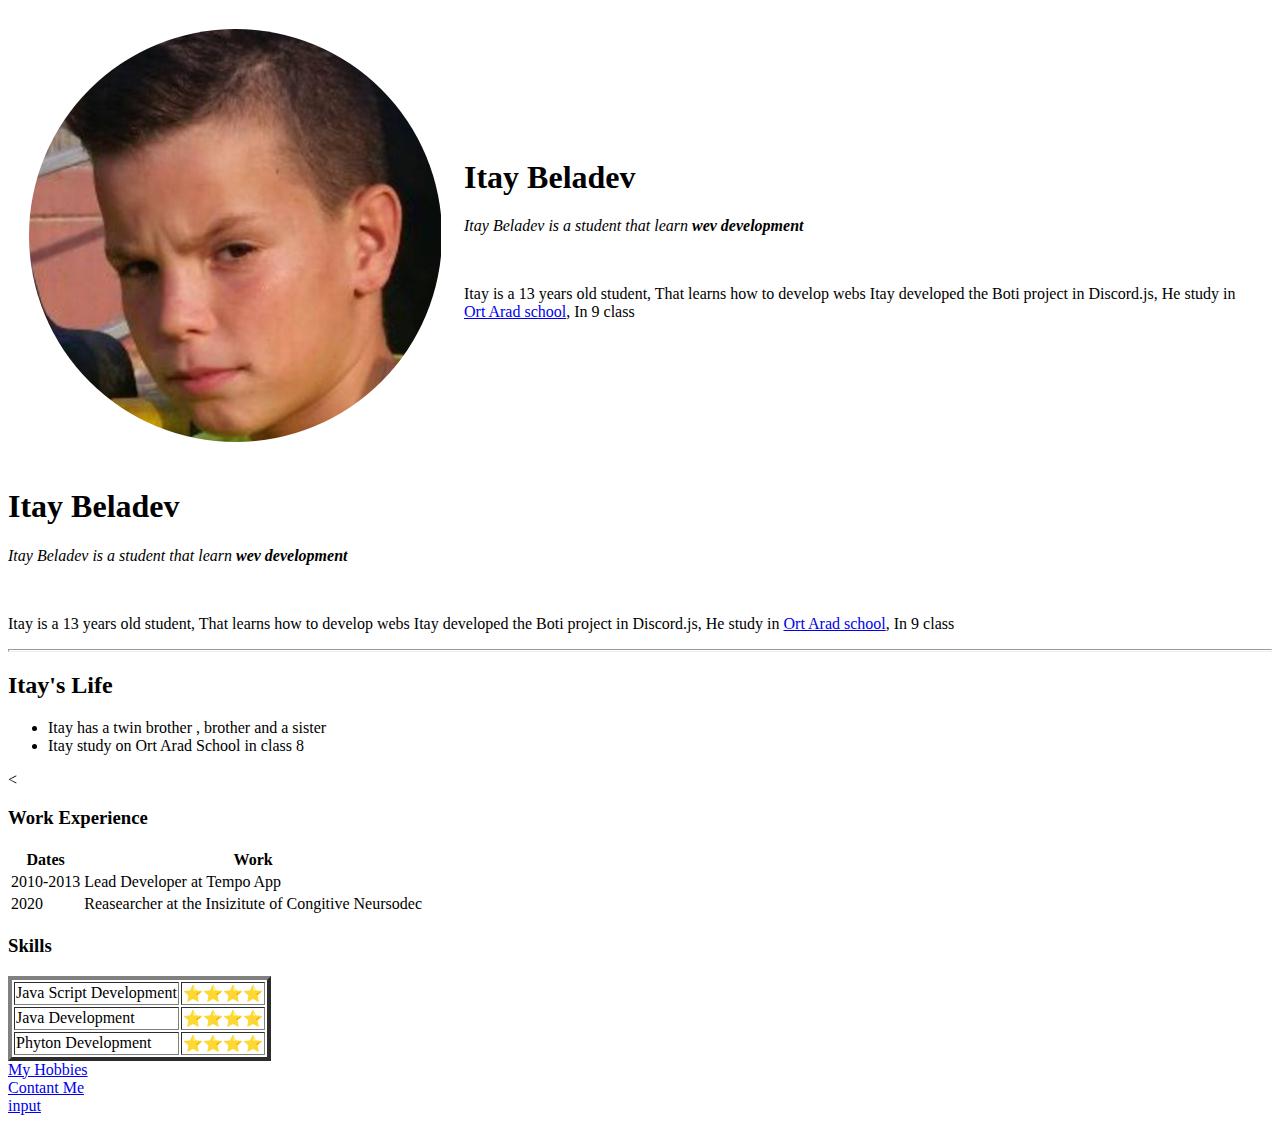
==== index.html @ 84cce0b4 "We added our project" ====
<!DOCTYPE html>
<html lang="en" dir="ltr">

<head>
  <meta charset="utf-8">
  <title>Itay Beladev's Life</title>
</head>

<body>
  <table cellspacing = "20">
    <tr>
      <td>  <img src="circle-cropped.png" alt="Itay's Face">
</td>
      <td>  <h1>Itay Beladev</h1>
        <p><em>Itay Beladev is a student that learn <strong>wev development</strong></em></p>
        <br>
        <p>Itay is a  13 years old student, That learns how to develop webs Itay developed the Boti project in Discord.js, He study in <a href="https://arad.ort.org.il/">Ort Arad school</a>, In 9 class</p></td>
    </tr>
  </table>
  <link href="/media/examples/link-element-example.css" rel="stylesheet">
  <h1>Itay Beladev</h1>
  <p><em>Itay Beladev is a student that learn <strong>wev development</strong></em></p>
  <br>
  <p>Itay is a  13 years old student, That learns how to develop webs Itay developed the Boti project in Discord.js, He study in <a href="https://arad.ort.org.il/">Ort Arad school</a>, In 9 class</p>
  <hr size="3"noshards>
  <h2><strong>Itay's Life</strong></h2>
  <ul>
    <li> Itay has a twin brother , brother and a sister</li>
    <li>Itay study on Ort Arad School in class 8</li>
  </ul>
  <<h3>Work Experience</h3>
  <table>
    <thead>
      <tr>
        <th>Dates</th>
        <th>Work</th>
      </tr>
    </thead>
    <tbody>
    </tbody>
    <tr>
      <td>2010-2013</td>
      <td>Lead Developer at Tempo App</td>
    </tr>
    <tr>
    <td>2020</td>
    <td>Reasearcher at the Insizitute of Congitive Neursodec</td>
    </tr>
  </table>
  <h3>Skills</h3>
  <table border="4">
    <tr>
      <td>Java Script Development </td>
      <td>⭐⭐⭐⭐</td>
    </tr>
    <tr>
      <td>Java Development </td>
      <td>⭐⭐⭐⭐</td>
    </tr>
    <tr>
      <td>Phyton Development </td>
      <td>⭐⭐⭐⭐</td>
    </tr>



  </table>
<a href="hobbies.html">My Hobbies</a>
<br>
<a href="contant.html">Contant Me</a>
<br>
<a href="input.html">input</a>
</body>

</html>
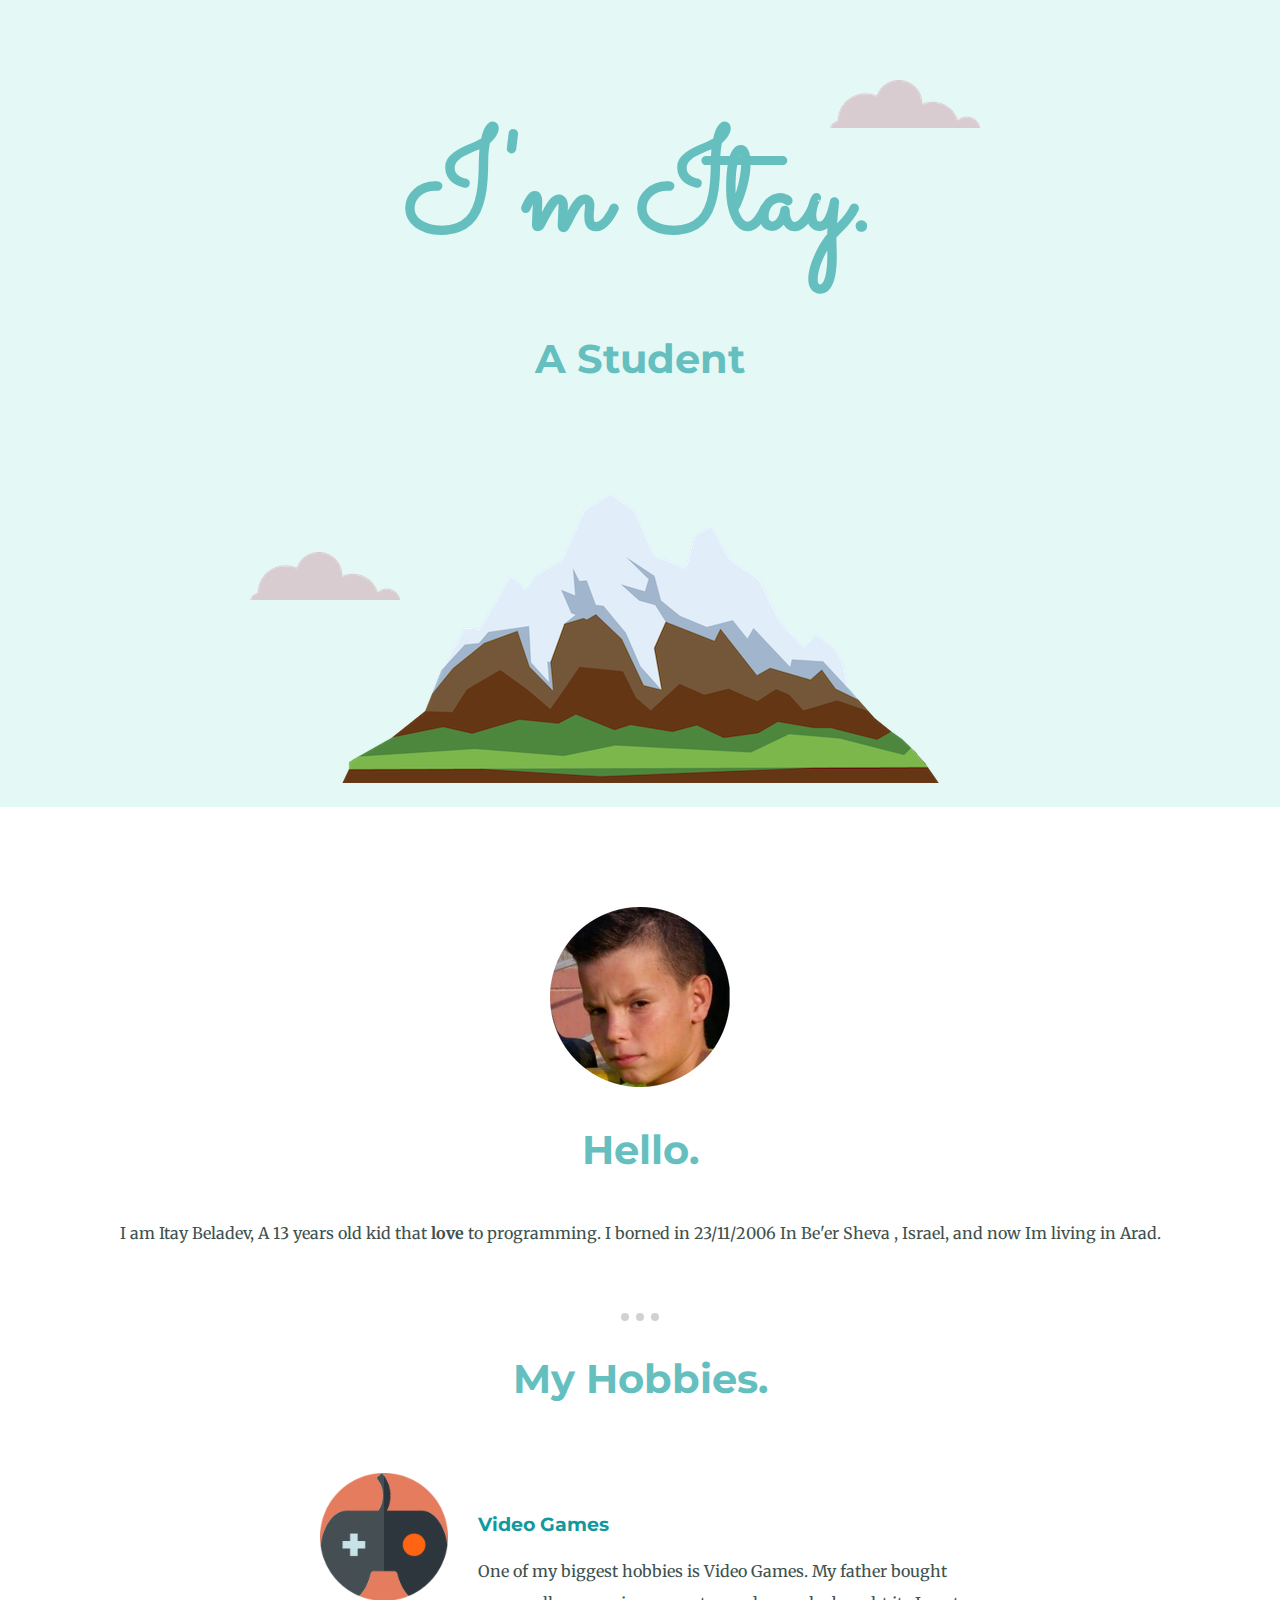
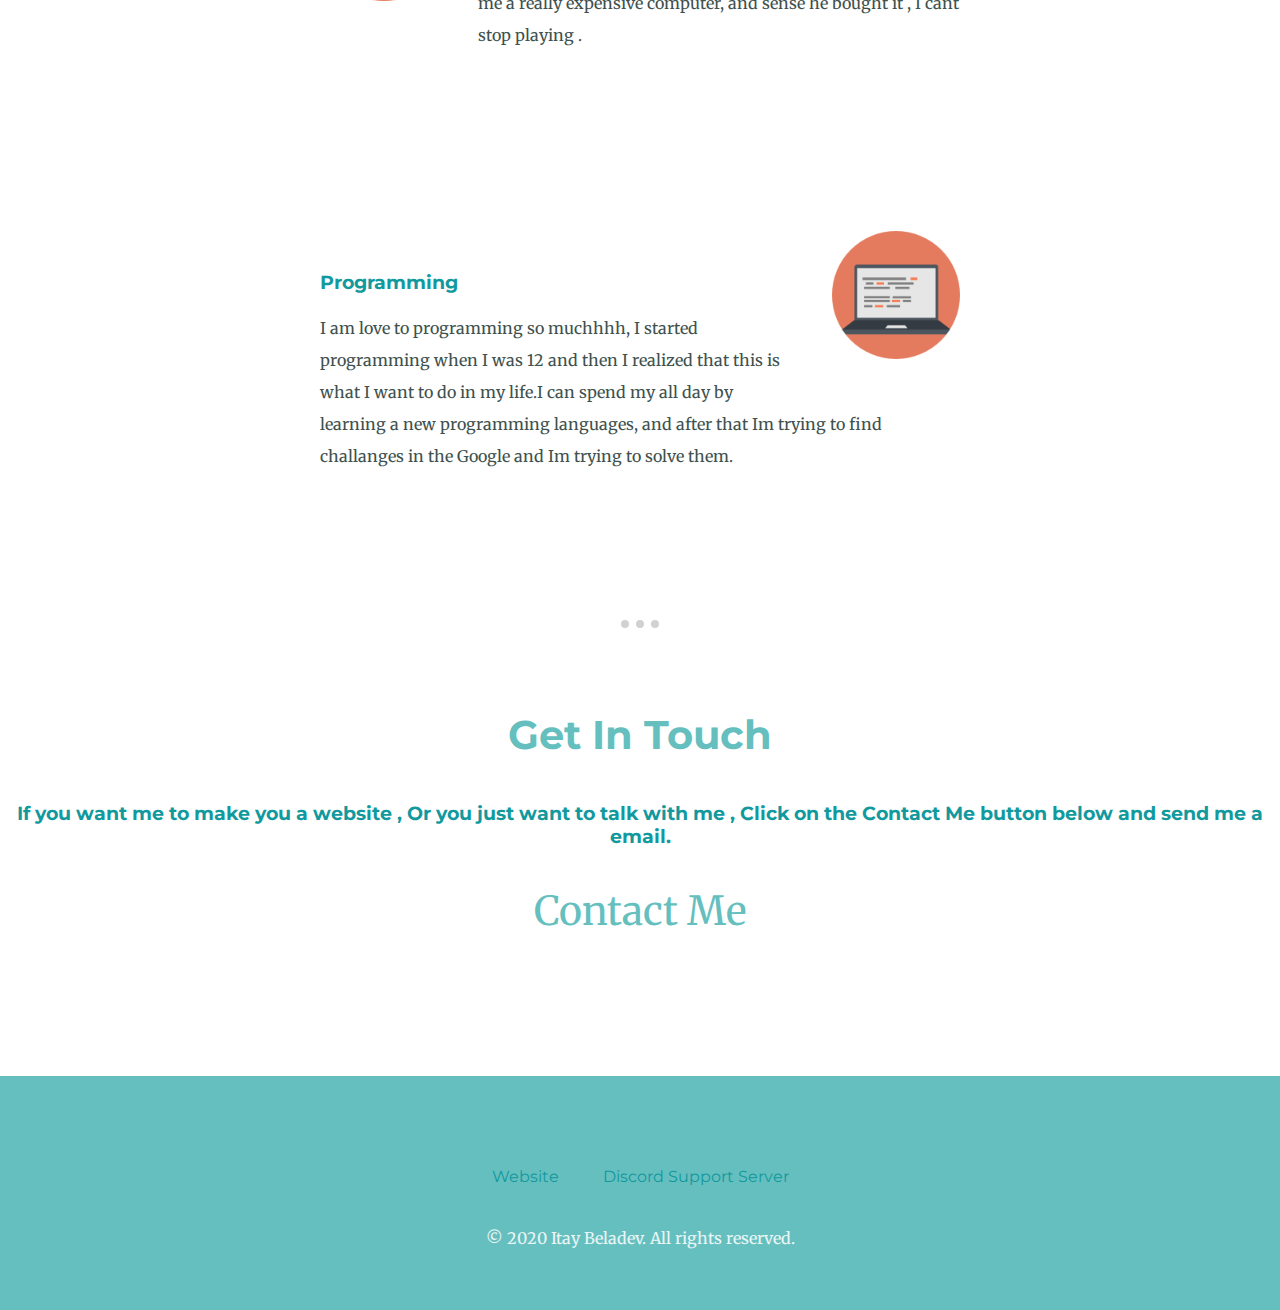
==== commit 375d8480: "CSS Update" ====
--- a/index.html
+++ b/index.html
@@ -1,75 +1,75 @@
 <!DOCTYPE html>
 <html lang="en" dir="ltr">
+  <head>
+    <meta charset="utf-8">
+    <title>Itay Beladev</title>
+    <link rel="stylesheet" href="css/styles.css">
+    <link rel="icon" href="favicon.ico">
+    <link href="https://fonts.googleapis.com/css?family=Merriweather|Montserrat|Sacramento&display=swap" rel="stylesheet">
+  </head>
+  <body>
+    <div class="smallblc">
 
-<head>
-  <meta charset="utf-8">
-  <title>Itay Beladev's Life</title>
-</head>
+    </div>
+    <div class="Imitay">
+      <img class="topcloud" src="images/cloud.png" alt="cloud-img">
+      <h1>I'm Itay.</h1>
 
-<body>
-  <table cellspacing = "20">
-    <tr>
-      <td>  <img src="circle-cropped.png" alt="Itay's Face">
-</td>
-      <td>  <h1>Itay Beladev</h1>
-        <p><em>Itay Beladev is a student that learn <strong>wev development</strong></em></p>
+      <h2>A Student</h2>
+      <img class="bottomcloud"src="images/cloud.png" alt="cloud-img">
+      <img src="images/mountain.png" alt="mountain-img">
+
+    </div>
+
+    <div class="middle-container">
+      <div class="profile">
+        <img src="images/itay-image.png" alt="Itay's Image">
+        <h2>Hello.</h2>
+        <p class="des">I am Itay Beladev, A 13 years old kid that <strong>love</strong> to programming. I borned in 23/11/2006 In Be'er Sheva , Israel, and now Im living in Arad.</p>
+      </div>
+      <br>
+      <br>
+      <hr>
+      <div class="Hobbies">
+        <h2>My Hobbies.</h2>
+        <div class="skill-row">
+          <img class="gameimg" src="images/game.png" alt="">
+          <h3>Video Games</h3>
+        <p class="vidgame">One of my biggest hobbies is Video Games. My father bought me a really expensive computer, and sense he bought it ,  I cant stop playing .  </p>
+        </div>
         <br>
-        <p>Itay is a  13 years old student, That learns how to develop webs Itay developed the Boti project in Discord.js, He study in <a href="https://arad.ort.org.il/">Ort Arad school</a>, In 9 class</p></td>
-    </tr>
-  </table>
-  <link href="/media/examples/link-element-example.css" rel="stylesheet">
-  <h1>Itay Beladev</h1>
-  <p><em>Itay Beladev is a student that learn <strong>wev development</strong></em></p>
-  <br>
-  <p>Itay is a  13 years old student, That learns how to develop webs Itay developed the Boti project in Discord.js, He study in <a href="https://arad.ort.org.il/">Ort Arad school</a>, In 9 class</p>
-  <hr size="3"noshards>
-  <h2><strong>Itay's Life</strong></h2>
-  <ul>
-    <li> Itay has a twin brother , brother and a sister</li>
-    <li>Itay study on Ort Arad School in class 8</li>
-  </ul>
-  <<h3>Work Experience</h3>
-  <table>
-    <thead>
-      <tr>
-        <th>Dates</th>
-        <th>Work</th>
-      </tr>
-    </thead>
-    <tbody>
-    </tbody>
-    <tr>
-      <td>2010-2013</td>
-      <td>Lead Developer at Tempo App</td>
-    </tr>
-    <tr>
-    <td>2020</td>
-    <td>Reasearcher at the Insizitute of Congitive Neursodec</td>
-    </tr>
-  </table>
-  <h3>Skills</h3>
-  <table border="4">
-    <tr>
-      <td>Java Script Development </td>
-      <td>⭐⭐⭐⭐</td>
-    </tr>
-    <tr>
-      <td>Java Development </td>
-      <td>⭐⭐⭐⭐</td>
-    </tr>
-    <tr>
-      <td>Phyton Development </td>
-      <td>⭐⭐⭐⭐</td>
-    </tr>
+        <div class="skill-row">
+          <img class="code-img" src="images/prog.png" alt="PC img">
+          <h3>Programming</h3>
+          <p>I am  love to programming so muchhhh, I started programming when I was 12 and then I realized that this is what I want to do in my life.I can spend my all day by learning a new programming languages, and after that Im trying to find challanges in the Google and Im trying to solve them. </p>
+        </div>
+      </div>
+      <br>
+      <br>
+      <hr>
+      <br>
+      <br>
+      <div class="contact-me">
+        <h2>Get In Touch</h2>
+        <h3>If you want me to make you a website , Or you just want to talk with me ,  Click on the Contact Me button below and send me a email.</h3>
+        <br>
+<a class="btncontact" href="mailto:itaybel2121@gmail.com">Contact Me</a>
+
+     </div>
+    </div>
+
+    <br>
+    <br>
+
+    <div class="bottom-container">
+      <br>
+      <br>
+      <a class="footer-link" href="https://www.appbrewery.co/">Website</a>
+      <a class="footer-link" href="https://discord.gg/HtrVsMy"> Discord Support Server </a>
+      <p class="copyright">© 2020 Itay Beladev. All rights reserved.</p>
+    </div>
 
 
 
-  </table>
-<a href="hobbies.html">My Hobbies</a>
-<br>
-<a href="contant.html">Contant Me</a>
-<br>
-<a href="input.html">input</a>
-</body>
-
+  </body>
 </html>
--- a/css/styles.css
+++ b/css/styles.css
@@ -0,0 +1,167 @@
+body{
+  margin: 0;
+  text-align: center;
+  font-family: 'Merriweather', serif;
+  color: #40514E;
+
+}
+
+h1{
+  font-size: 8.625rem;
+  margin: 50px auto 0 auto;
+    font-family: 'Sacramento', cursive;
+    color: #66BFBF;
+
+
+}
+
+p{
+  line-height: 2;
+}
+
+h2{
+  font-family: 'Montserrat', sans-serif;
+  font-size: 2.5rem;
+  color: #66BFBF;
+  padding-bottom: 10px;
+}
+
+h3{
+  font-family: 'Montserrat', sans-serif;
+  color: #11999E;
+
+}
+
+.gameimg{
+  width: 20%;
+margin-right: 30px;
+float: left;
+bottom: 40px;
+}
+
+.Imitay{
+  background-color: #E4F9F5;
+  padding: 50px 0 20px;
+}
+
+.code-img{
+  width: 20%;
+margin-left: 30px;
+float: right;
+position: relative;
+bottom: 40px;
+}
+.skill-row{
+width: 50%;
+margin: 100px auto 100px auto;
+text-align: left;
+
+
+}
+
+.des{
+  width: 30%
+  margin:auto;
+}
+
+
+.smallblc{
+  background-color: #E4F9F5;
+
+}
+
+.contant-msg{
+  width: 40%;
+  margin: 40px auto 60px;
+}
+
+
+
+hr{
+  border-style: none;
+  border-top-style: dotted;
+  border-color: #d1d1d1;
+  border-width: 8px;
+  border-left:
+  height: 0px;
+  width: 3%;
+}
+
+img{
+  position: relative;
+}
+
+
+.copyright{
+color: #EAF6F6;
+padding: 20px 0;
+}
+
+.topcloud{
+  position: absolute;
+   right: 300px;
+   top: 80px;
+}
+.bottomcloud{
+  position: absolute;
+left: 250px;
+bottom: 300px;
+}
+
+.topcounteiner{
+  position: relative;
+  padding-top: 100px;
+
+}
+
+.middle-container{
+margin: 100px 0;
+}
+
+.bottom-container{
+  background-color: #66BFBF;
+  padding: 50px 0 20px;
+
+}
+
+.footer-link{
+  color: #11999E;
+  font-family: 'Montserrat', sans-serif;
+  margin: 10px 20px;
+  text-decoration: none;
+
+
+}
+
+.footer-link:hover{
+  color: #EAF6F6;
+}
+
+.btncontact{
+  color: #66BFBF;
+
+  -webkit-border-radius: 8px;
+  font-size: 40px;
+   font-weight: 100
+font-family: 'Montserrat', serif;
+  margin: 10px 20px;
+  text-decoration: none;
+}
+
+
+
+.btncontact:hover{
+  color: #40514E;
+}
+
+
+
+.student{
+  font-size: 5.625rem;
+  margin: 50px auto 0 auto;
+  font-family: 'Montserrat', sans-serif;
+    color: #66BFBF;
+    font-weight : normal;
+
+
+}
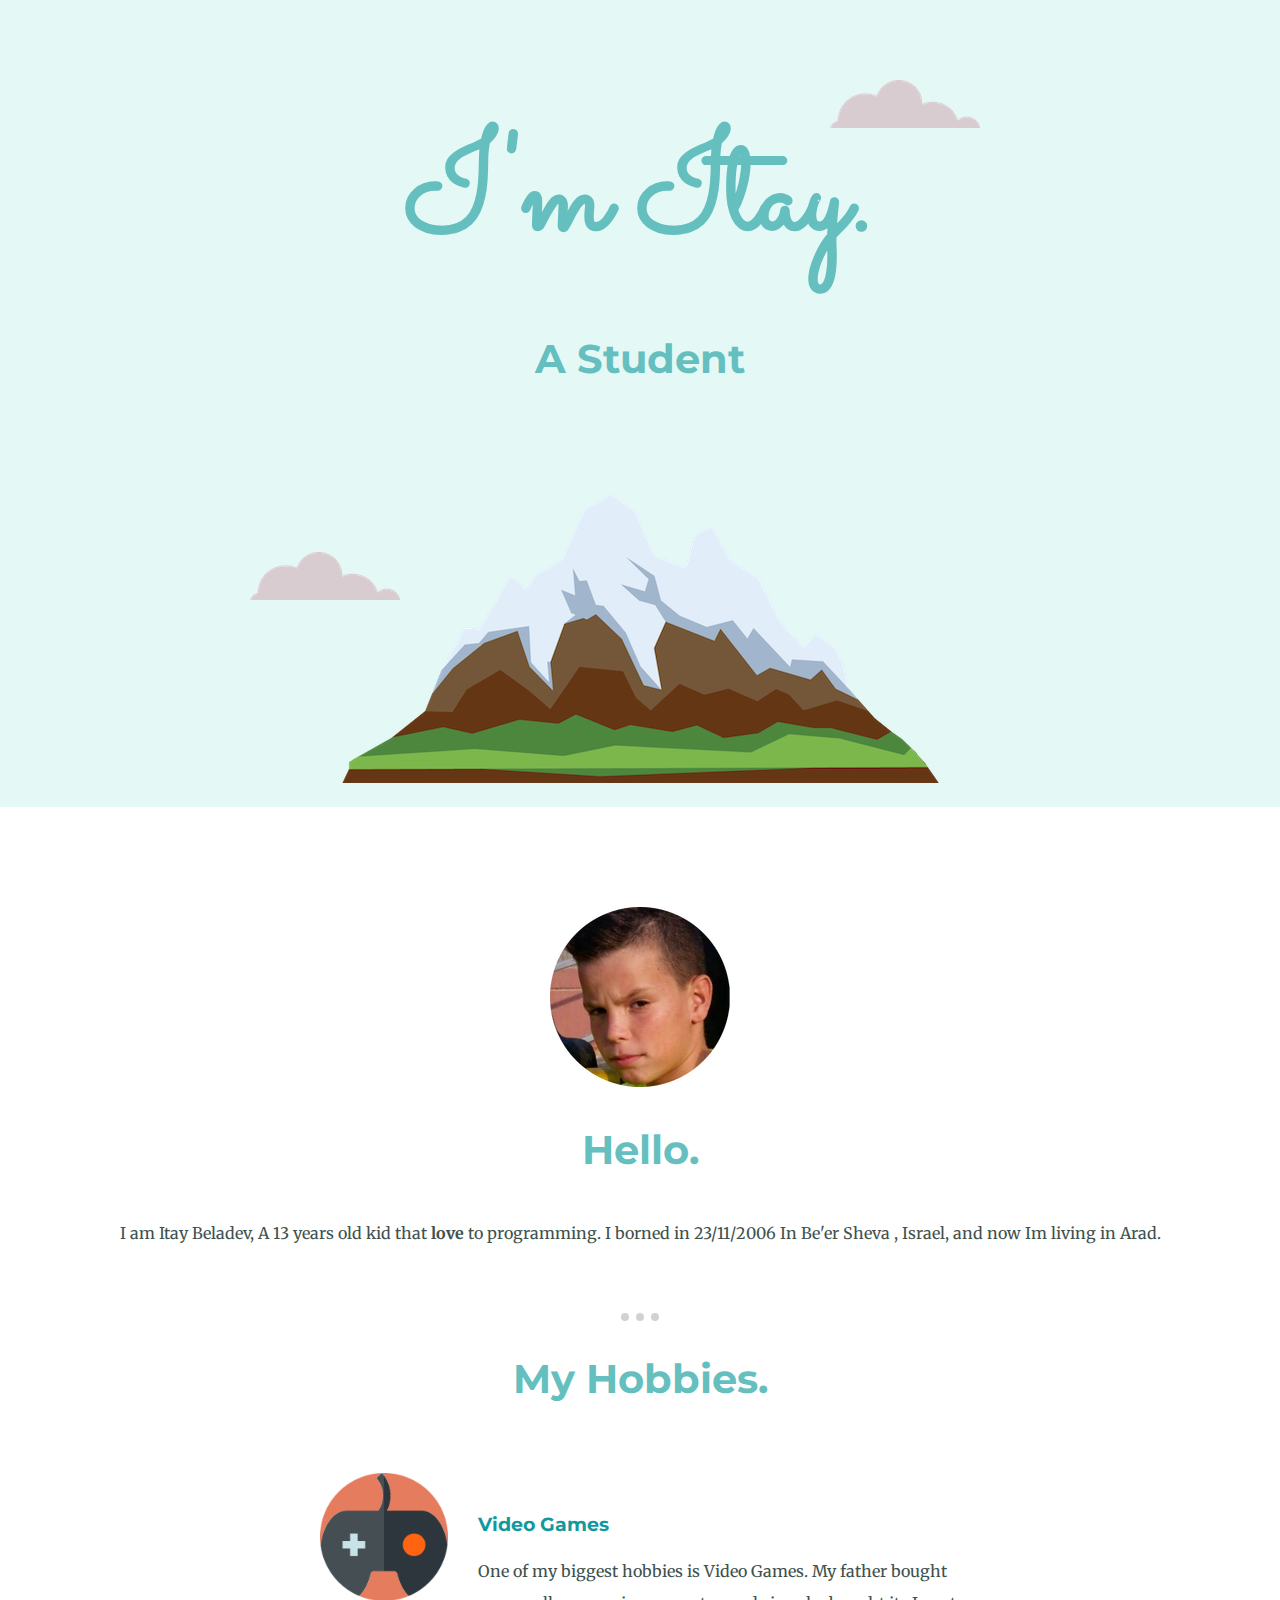
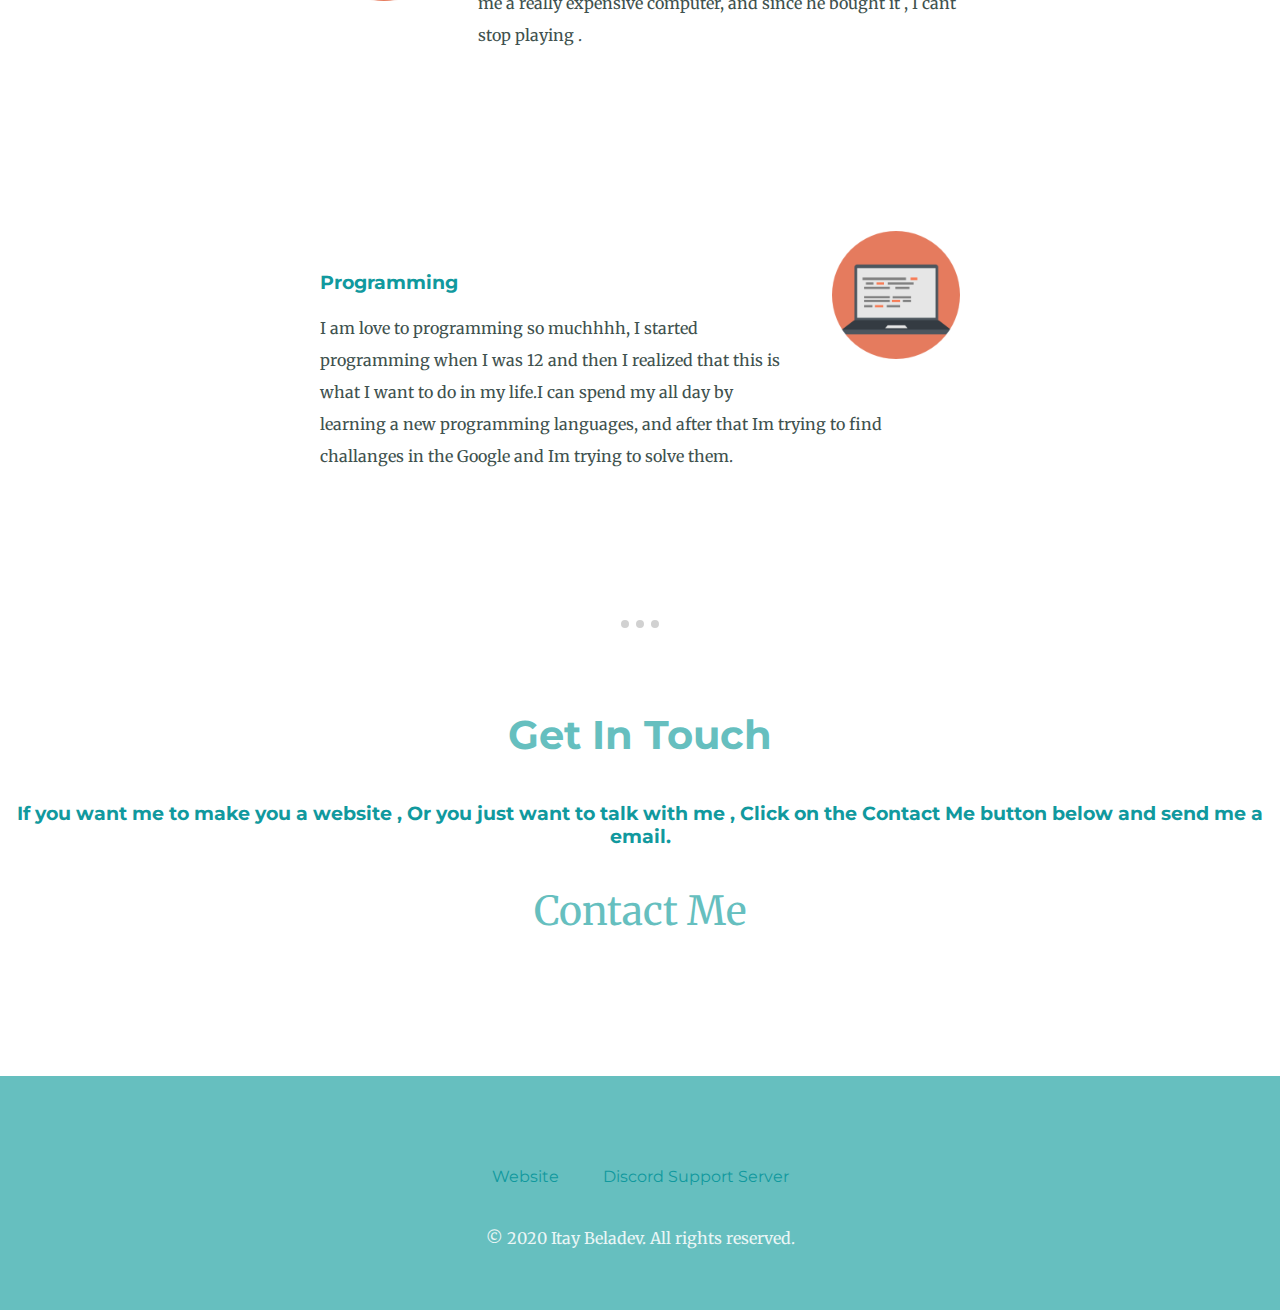
==== commit 7d93f260: "Update index.html" ====
--- a/index.html
+++ b/index.html
@@ -35,7 +35,7 @@
         <div class="skill-row">
           <img class="gameimg" src="images/game.png" alt="">
           <h3>Video Games</h3>
-        <p class="vidgame">One of my biggest hobbies is Video Games. My father bought me a really expensive computer, and sense he bought it ,  I cant stop playing .  </p>
+        <p class="vidgame">One of my biggest hobbies is Video Games. My father bought me a really expensive computer, and since he bought it ,  I cant stop playing .  </p>
         </div>
         <br>
         <div class="skill-row">
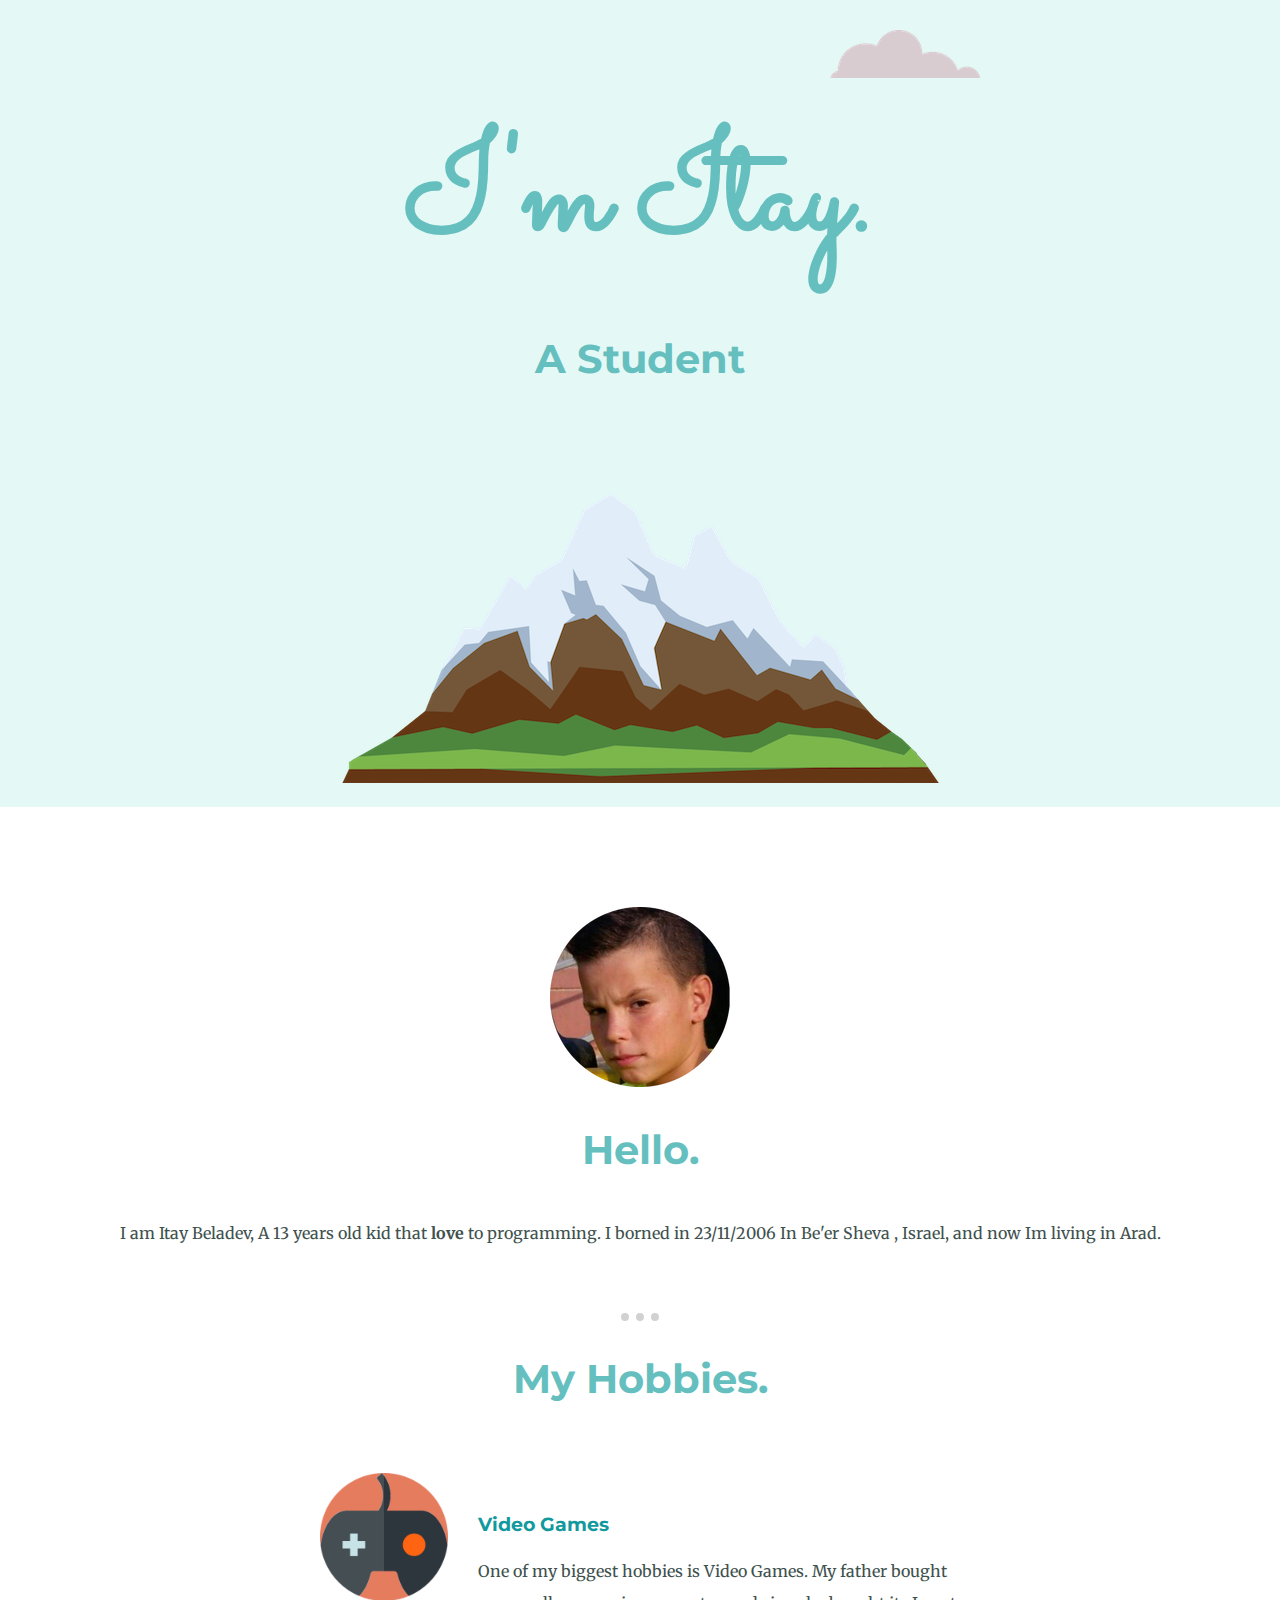
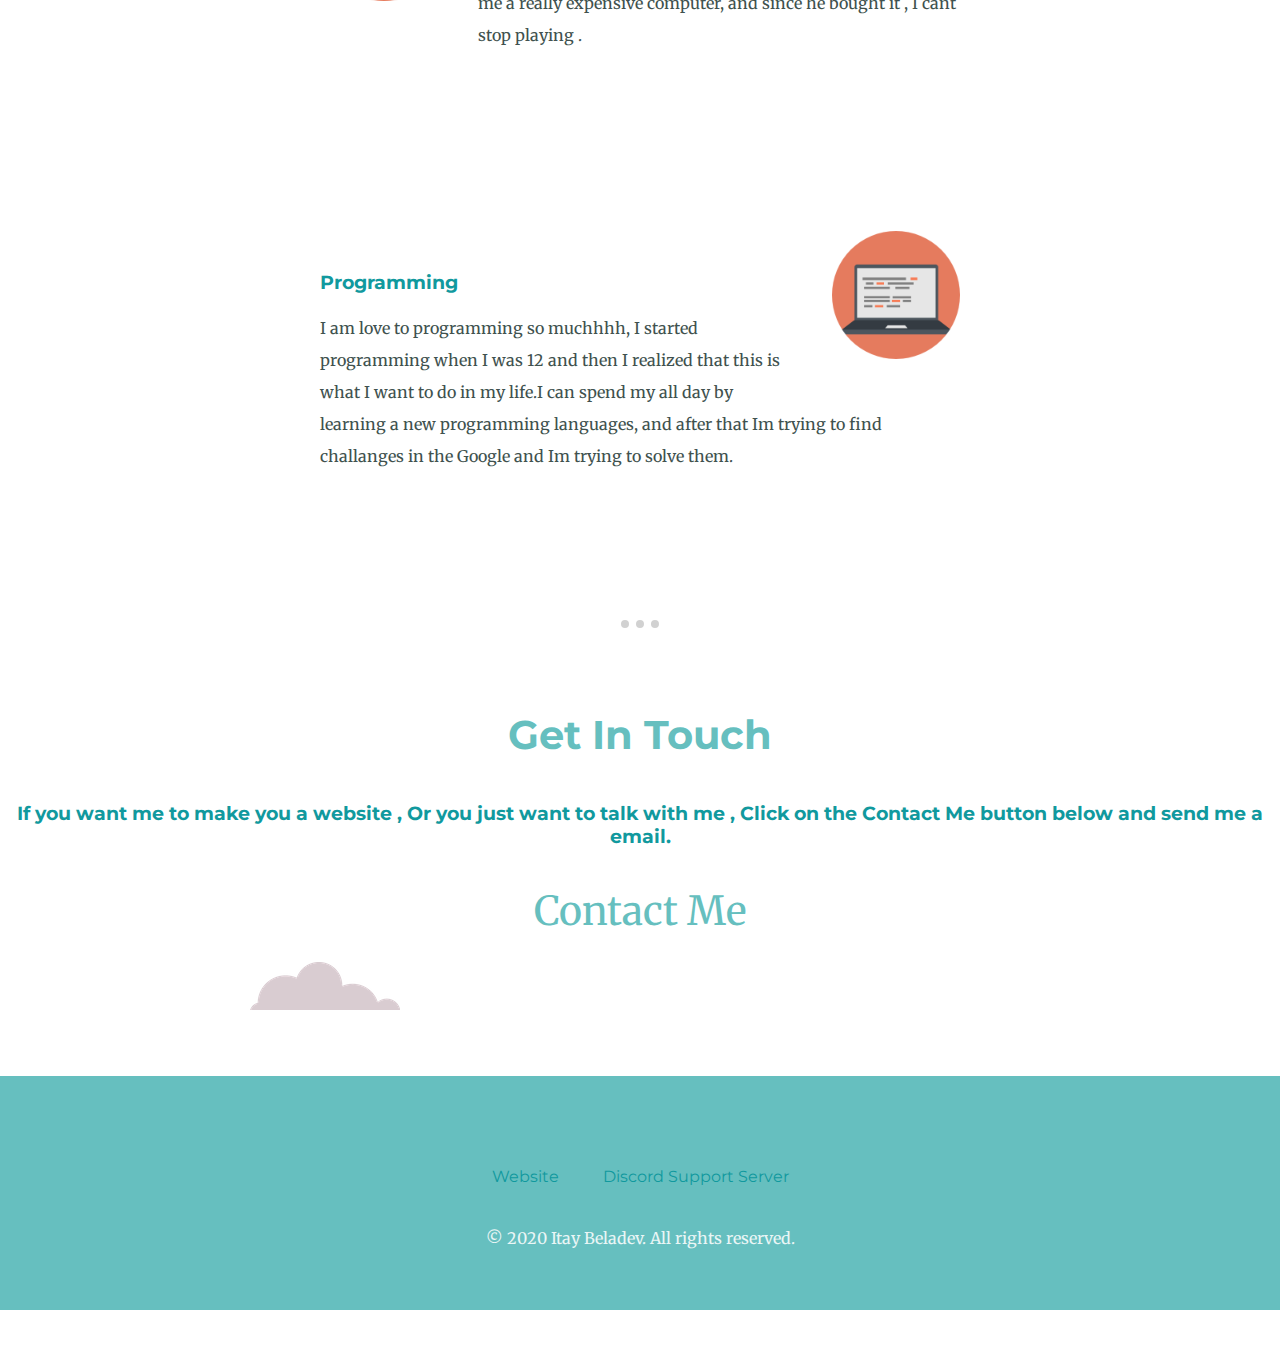
==== commit 2f03a42f: "Pong Game Commit" ====
--- a/index.html
+++ b/index.html
@@ -8,6 +8,8 @@
     <link href="https://fonts.googleapis.com/css?family=Merriweather|Montserrat|Sacramento&display=swap" rel="stylesheet">
   </head>
   <body>
+
+    <a class="pong"href="tenis.html">Pong Game</a>
     <div class="smallblc">
 
     </div>
--- a/css/styles.css
+++ b/css/styles.css
@@ -1,10 +1,32 @@
 body{
+  position: relative;
+  bottom: 50px;
   margin: 0;
   text-align: center;
   font-family: 'Merriweather', serif;
   color: #40514E;
 
 }
+
+.pong{
+  position: relative;
+  left: -1100px;
+  bottom: -100px;
+  color: #66BFBF;
+  -webkit-border-radius: 8px;
+  font-size: 40px;
+   font-weight: 100
+font-family: 'Montserrat', serif;
+  margin: 10px 20px;
+  text-decoration: none;
+}
+
+
+
+.pong:hover{
+  color: #40514E;
+}
+
 
 h1{
   font-size: 8.625rem;
